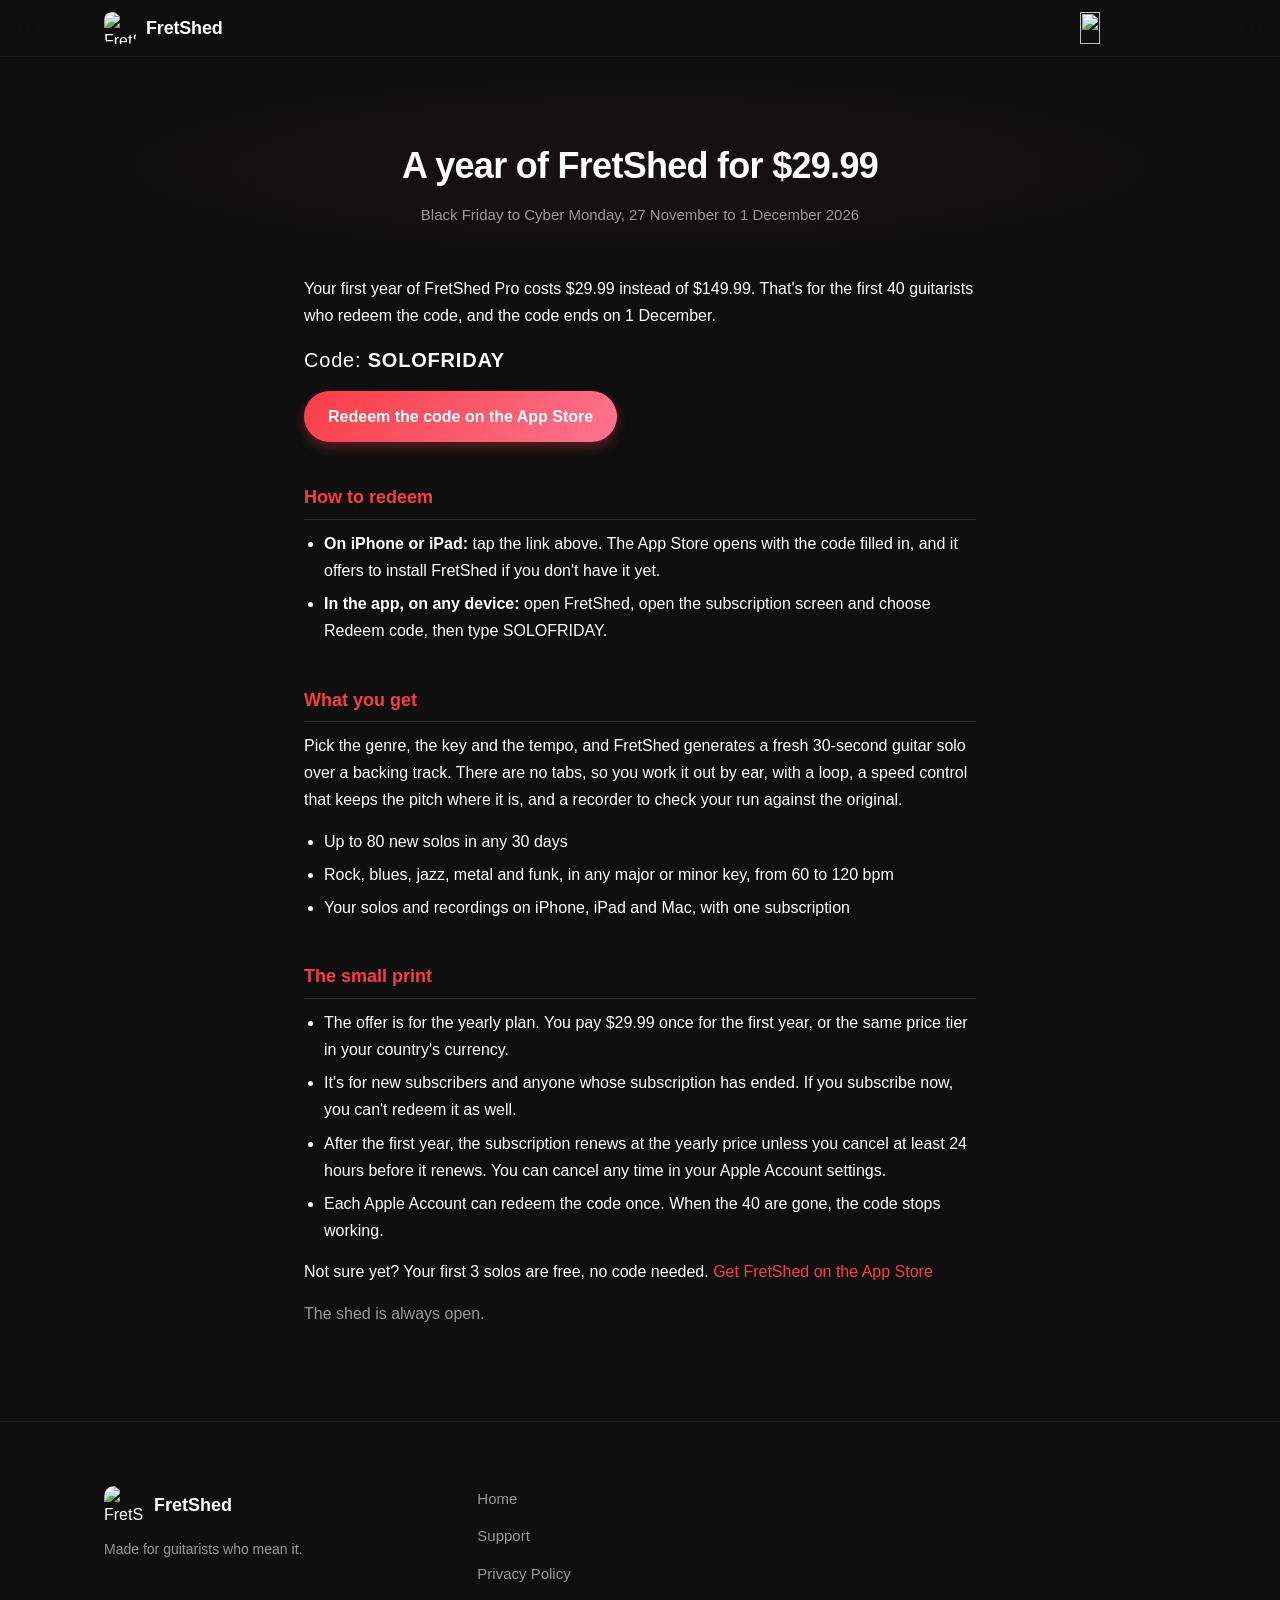
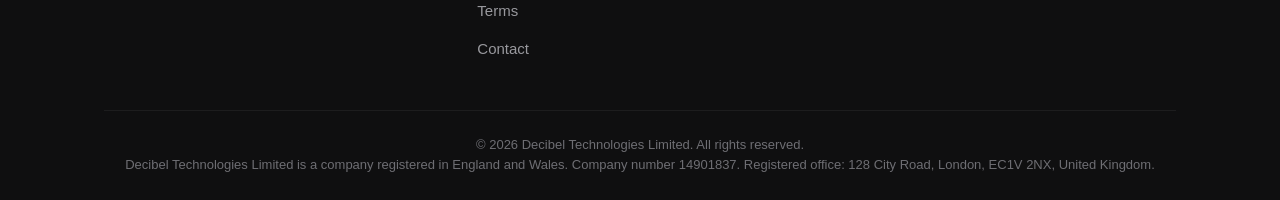
==== black-friday.html @ cb36bd63 "Black Friday 2026: offer page and date-gated homepage banner Co-Authored-By: Claude Opus 5.5 <norepl" ====
<!DOCTYPE html>
<html lang="en">
<head>
  <meta charset="UTF-8">
  <meta name="viewport" content="width=device-width, initial-scale=1.0">
  <title>Black Friday: a year of FretShed for $29.99</title>
  <meta name="description" content="Black Friday to Cyber Monday: your first year of FretShed Pro for $29.99 instead of $149.99. For the first 40 guitarists who redeem code SOLOFRIDAY.">
  <meta name="robots" content="noindex">
  <link rel="canonical" href="https://fretshed.dcbl.app/black-friday.html">

  <!-- Open Graph -->
  <meta property="og:type" content="website">
  <meta property="og:site_name" content="FretShed">
  <meta property="og:url" content="https://fretshed.dcbl.app/black-friday.html">
  <meta property="og:title" content="A year of FretShed for $29.99">
  <meta property="og:description" content="Black Friday to Cyber Monday: your first year of FretShed Pro for $29.99 instead of $149.99. For the first 40 guitarists who redeem code SOLOFRIDAY.">
  <meta property="og:image" content="https://fretshed.dcbl.app/assets/icon.png">

  <!-- Twitter Card -->
  <meta name="twitter:card" content="summary">
  <meta name="twitter:title" content="A year of FretShed for $29.99">
  <meta name="twitter:description" content="Black Friday to Cyber Monday: your first year of FretShed Pro for $29.99 instead of $149.99. For the first 40 guitarists who redeem code SOLOFRIDAY.">
  <meta name="twitter:image" content="https://fretshed.dcbl.app/assets/icon.png">

  <link rel="icon" href="assets/icon.png" type="image/png">
  <link rel="stylesheet" href="assets/styles.css">
</head>
<body>

  <!-- Nav -->
  <nav class="site-nav" aria-label="Main navigation">
    <div class="container">
      <a href="./" class="nav-brand">
        <img src="assets/icon.png" alt="FretShed app icon" width="32" height="32">
        <span>FretShed</span>
      </a>
      <a href="https://apps.apple.com/us/app/fretshed/id6759403787" class="nav-badge" aria-label="Download FretShed on the App Store" rel="noopener noreferrer" target="_blank">
        <img src="assets/Download_on_App_Store/White_lockup/SVG/Download_on_the_App_Store_Badge_US-UK_RGB_wht_092917.svg" alt="" width="120" height="40">
      </a>
    </div>
  </nav>

  <main>

    <article>
      <header class="page-header">
        <div class="container">
          <h1>A year of FretShed for $29.99</h1>
          <p>Black Friday to Cyber Monday, 27 November to 1 December 2026</p>
        </div>
      </header>

      <div class="legal-content">

        <p>Your first year of FretShed Pro costs $29.99 instead of $149.99. That's for the first 40 guitarists who redeem the code, and the code ends on 1 December.</p>

        <p class="bf-code">Code: <strong>SOLOFRIDAY</strong></p>

        <p><a class="bf-redeem" href="https://apps.apple.com/redeem?ctx=offercodes&amp;id=6759403787&amp;code=SOLOFRIDAY" rel="noopener noreferrer" target="_blank">Redeem the code on the App Store</a></p>

        <h2 id="how-to-redeem">How to redeem</h2>
        <ul>
          <li><strong>On iPhone or iPad:</strong> tap the link above. The App Store opens with the code filled in, and it offers to install FretShed if you don't have it yet.</li>
          <li><strong>In the app, on any device:</strong> open FretShed, open the subscription screen and choose Redeem code, then type SOLOFRIDAY.</li>
        </ul>

        <h2 id="what-you-get">What you get</h2>
        <p>Pick the genre, the key and the tempo, and FretShed generates a fresh 30-second guitar solo over a backing track. There are no tabs, so you work it out by ear, with a loop, a speed control that keeps the pitch where it is, and a recorder to check your run against the original.</p>
        <ul>
          <li>Up to 80 new solos in any 30 days</li>
          <li>Rock, blues, jazz, metal and funk, in any major or minor key, from 60 to 120 bpm</li>
          <li>Your solos and recordings on iPhone, iPad and Mac, with one subscription</li>
        </ul>

        <h2 id="the-small-print">The small print</h2>
        <ul>
          <li>The offer is for the yearly plan. You pay $29.99 once for the first year, or the same price tier in your country's currency.</li>
          <li>It's for new subscribers and anyone whose subscription has ended. If you subscribe now, you can't redeem it as well.</li>
          <li>After the first year, the subscription renews at the yearly price unless you cancel at least 24 hours before it renews. You can cancel any time in your Apple Account settings.</li>
          <li>Each Apple Account can redeem the code once. When the 40 are gone, the code stops working.</li>
        </ul>

        <p>Not sure yet? Your first 3 solos are free, no code needed. <a href="https://apps.apple.com/us/app/fretshed/id6759403787" rel="noopener noreferrer" target="_blank">Get FretShed on the App Store</a></p>

        <p class="text-secondary">The shed is always open.</p>

      </div>
    </article>

  </main>

  <!-- Footer -->
  <footer class="site-footer">
    <div class="container">
      <div class="footer-grid">
        <div>
          <div class="footer-brand">
            <img src="assets/icon.png" alt="FretShed app icon" width="40" height="40">
            <span>FretShed</span>
          </div>
          <p class="footer-tagline">Made for guitarists who mean it.</p>
        </div>
        <div>
          <ul class="footer-links">
            <li><a href="./">Home</a></li>
            <li><a href="support.html">Support</a></li>
            <li><a href="privacy.html">Privacy Policy</a></li>
            <li><a href="terms.html">Terms</a></li>
            <li><a href="mailto:support@dcbl.app">Contact</a></li>
          </ul>
        </div>
      </div>
      <div class="footer-bottom">
        <p>&copy; 2026 Decibel Technologies Limited. All rights reserved.</p>
        <p>Decibel Technologies Limited is a company registered in England and Wales. Company number 14901837. Registered office: 128 City Road, London, EC1V 2NX, United Kingdom.</p>
      </div>
    </div>
  </footer>

</body>
</html>
---- assets/styles.css ----
/* ============================================
   FretShed – Landing Page Styles
   ============================================ */

/* --- Custom Properties --- */
:root {
  --color-bg-primary: #0F0F10;
  --color-bg-elevated: #1C1C1E;
  --color-bg-secondary: #2C2C2E;
  --color-text-primary: #FFFFFF;
  --color-text-secondary: #98989D;
  --color-text-tertiary: #6E6E73;
  --color-accent-primary: #FC3C44;
  --color-accent-secondary: #FA586A;
  --color-accent-pressed: #D60017;
  --color-accent-light: #FF758F;
  --gradient-primary: linear-gradient(135deg, #FC3C44 0%, #FA586A 50%, #FF758F 100%);
  --radius-sm: 8px;
  --radius-card: 20px;
  --radius-pill: 999px;
  --shadow-card: 0 5px 10px rgba(0, 0, 0, 0.2);
  --shadow-accent: 0 6px 12px rgba(252, 60, 68, 0.3);
  --font-stack: -apple-system, BlinkMacSystemFont, "SF Pro Display", "SF Pro Text", sans-serif;
}

/* --- Reset & Base --- */
*,
*::before,
*::after {
  margin: 0;
  padding: 0;
  box-sizing: border-box;
}

html {
  scroll-behavior: smooth;
}

body {
  font-family: var(--font-stack);
  font-weight: 400;
  background: var(--color-bg-primary);
  color: var(--color-text-primary);
  line-height: 1.6;
  -webkit-font-smoothing: antialiased;
  -moz-osx-font-smoothing: grayscale;
}

img {
  display: block;
  max-width: 100%;
}

a {
  color: inherit;
  text-decoration: none;
}

/* --- Focus Styles --- */
a:focus-visible,
button:focus-visible {
  outline: 2px solid var(--color-accent-primary);
  outline-offset: 2px;
}

/* --- Utility --- */
.container {
  width: 100%;
  max-width: 1120px;
  margin: 0 auto;
  padding: 0 24px;
}

.section-heading {
  font-size: 2rem;
  font-weight: 700;
  text-align: center;
  margin-bottom: 48px;
}

/* --- Nav --- */
.site-nav {
  position: sticky;
  top: 0;
  z-index: 100;
  backdrop-filter: blur(20px);
  -webkit-backdrop-filter: blur(20px);
  background: rgba(15, 15, 16, 0.8);
  border-bottom: 1px solid rgba(255, 255, 255, 0.06);
}

.site-nav .container {
  display: flex;
  align-items: center;
  justify-content: space-between;
  height: 56px;
}

.nav-brand {
  display: flex;
  align-items: center;
  gap: 10px;
}

.nav-brand img {
  width: 32px;
  height: 32px;
  border-radius: 8px;
}

.nav-brand span {
  font-size: 1.125rem;
  font-weight: 700;
  letter-spacing: -0.01em;
}

.nav-badge img {
  height: 32px;
  width: auto;
}

/* --- Hero --- */
.hero {
  min-height: 100vh;
  display: flex;
  align-items: center;
  justify-content: center;
  text-align: center;
  padding: 96px 24px 80px;
  background: radial-gradient(ellipse at center, rgba(252, 60, 68, 0.05) 0%, transparent 70%);
}

.hero-inner {
  max-width: 700px;
}

.hero-icon {
  width: 120px;
  height: 120px;
  border-radius: 28px;
  box-shadow: 0 0 40px rgba(252, 60, 68, 0.4);
  margin: 0 auto 40px;
}

.hero-eyebrow {
  font-size: 0.8125rem;
  font-weight: 600;
  text-transform: uppercase;
  letter-spacing: 0.1em;
  color: var(--color-accent-primary);
  margin-bottom: 16px;
}

.hero h1 {
  font-size: 3rem;
  font-weight: 700;
  line-height: 1.15;
  letter-spacing: -0.02em;
  margin-bottom: 24px;
}

.hero-sub {
  max-width: 600px;
  margin: 0 auto 32px;
  font-size: 1.125rem;
  line-height: 1.7;
  color: var(--color-text-secondary);
}

.hero-app-store-badge {
  display: inline-block;
}

.hero-pricing-note {
  margin-top: 16px;
  font-size: 0.875rem;
  color: var(--color-text-tertiary);
}

/* --- Problem --- */
.problem {
  padding: 96px 0;
}

.problem-grid {
  display: grid;
  grid-template-columns: repeat(3, 1fr);
  gap: 24px;
}

.problem-card {
  background: var(--color-bg-elevated);
  border-radius: var(--radius-card);
  padding: 32px 24px;
  box-shadow: var(--shadow-card);
}

.problem-card h3 {
  font-size: 1.125rem;
  font-weight: 600;
  margin-bottom: 12px;
}

.problem-card p {
  font-size: 0.9375rem;
  color: var(--color-text-secondary);
  line-height: 1.65;
}

/* --- How It Works --- */
.how-it-works {
  padding: 96px 0;
}

.steps {
  display: flex;
  align-items: flex-start;
  gap: 0;
  position: relative;
  margin-top: 8px;
}

.step {
  flex: 1;
  text-align: center;
  padding: 0 16px;
  position: relative;
}

.step-number {
  width: 48px;
  height: 48px;
  border-radius: 50%;
  background: var(--gradient-primary);
  color: #fff;
  font-size: 1.25rem;
  font-weight: 700;
  display: inline-flex;
  align-items: center;
  justify-content: center;
  margin-bottom: 16px;
  position: relative;
  z-index: 2;
}

.step h3 {
  font-size: 1rem;
  font-weight: 600;
  margin-bottom: 8px;
}

.step p {
  font-size: 0.875rem;
  color: var(--color-text-secondary);
  line-height: 1.6;
}

/* Dashed connector line */
.steps::before {
  content: "";
  position: absolute;
  top: 24px;
  left: calc(12.5% + 24px);
  right: calc(12.5% + 24px);
  height: 2px;
  border-top: 2px dashed var(--color-accent-primary);
  z-index: 1;
}

/* --- Features --- */
.features {
  padding: 96px 0;
}

.features-grid {
  display: grid;
  grid-template-columns: repeat(2, 1fr);
  gap: 24px;
}

.feature-card {
  background: var(--color-bg-elevated);
  border-radius: var(--radius-card);
  padding: 24px;
  border-left: 3px solid var(--color-accent-primary);
  box-shadow: var(--shadow-card);
}

.feature-card .card-icon {
  width: 28px;
  height: 28px;
  margin-bottom: 12px;
  filter: invert(35%) sepia(85%) saturate(600%) hue-rotate(320deg) brightness(105%);
}

.feature-card h3 {
  font-size: 1rem;
  font-weight: 600;
  margin-bottom: 8px;
}

.feature-card p {
  font-size: 0.9375rem;
  color: var(--color-text-secondary);
  line-height: 1.6;
}

/* --- Philosophy --- */
.philosophy {
  padding: 96px 0;
  background: var(--color-bg-elevated);
  text-align: center;
}

.philosophy-inner {
  max-width: 700px;
  margin: 0 auto;
}

.philosophy blockquote {
  font-size: 1.75rem;
  font-weight: 600;
  font-style: italic;
  line-height: 1.45;
  margin-bottom: 32px;
  color: var(--color-text-primary);
}

.philosophy .body-text {
  font-size: 1.0625rem;
  color: var(--color-text-secondary);
  line-height: 1.7;
  max-width: 620px;
  margin: 0 auto;
}

/* --- Pricing --- */
.pricing {
  padding: 96px 0;
}

.pricing-tiers {
  display: flex;
  justify-content: center;
  gap: 24px;
  margin-bottom: 48px;
}

.pricing-card {
  flex: 1;
  max-width: 320px;
  background: var(--color-bg-elevated);
  border: 1px solid var(--color-bg-secondary);
  border-radius: var(--radius-card);
  padding: 40px 32px;
  text-align: center;
  box-shadow: var(--shadow-card);
  position: relative;
}

.pricing-card--highlighted {
  border-color: var(--color-accent-primary);
  box-shadow: var(--shadow-card), var(--shadow-accent);
}

.pricing-save-badge {
  display: inline-block;
  padding: 4px 14px;
  background: var(--gradient-primary);
  color: var(--color-text-primary);
  font-size: 0.75rem;
  font-weight: 700;
  border-radius: var(--radius-pill);
  margin-bottom: 12px;
}

.pricing-card .pricing-name {
  font-size: 1.375rem;
  font-weight: 700;
  margin-bottom: 16px;
}

.pricing-card .pricing-amount {
  font-size: 2.5rem;
  font-weight: 700;
  margin-bottom: 4px;
}

.pricing-card .pricing-period {
  font-size: 0.9375rem;
  color: var(--color-text-tertiary);
  margin-bottom: 8px;
}

.pricing-card .pricing-billing {
  font-size: 0.8125rem;
  color: var(--color-text-tertiary);
}

.pricing-checklist {
  list-style: none;
  text-align: left;
  margin-bottom: 32px;
}

.pricing-checklist--shared {
  max-width: 360px;
  margin: 0 auto 40px;
}

.pricing-checklist li {
  padding: 6px 0;
  font-size: 0.9375rem;
  color: var(--color-text-secondary);
  display: flex;
  align-items: center;
  gap: 10px;
}

.pricing-checklist li::before {
  content: "\2713";
  color: var(--color-accent-primary);
  font-weight: 700;
  flex-shrink: 0;
}

.pricing-cta {
  text-align: center;
}

.pricing-app-store-badge {
  display: inline-block;
}

.pricing-note {
  margin-top: 16px;
  font-size: 0.875rem;
  color: var(--color-text-tertiary);
}

/* --- Footer --- */
.site-footer {
  padding: 64px 0 0;
  border-top: 1px solid rgba(255, 255, 255, 0.06);
}

.footer-grid {
  display: grid;
  grid-template-columns: 1fr 1fr 1fr;
  gap: 48px;
  padding-bottom: 48px;
}

.footer-brand {
  display: flex;
  align-items: center;
  gap: 10px;
  margin-bottom: 12px;
}

.footer-brand img {
  width: 40px;
  height: 40px;
  border-radius: 10px;
}

.footer-brand span {
  font-size: 1.125rem;
  font-weight: 700;
}

.footer-tagline {
  font-size: 0.875rem;
  color: var(--color-text-secondary);
}

.footer-links {
  list-style: none;
  display: flex;
  flex-direction: column;
  gap: 12px;
}

.footer-links a {
  font-size: 0.9375rem;
  color: var(--color-text-secondary);
  transition: color 0.15s;
}

.footer-links a:hover {
  color: var(--color-text-primary);
}

.footer-download {
  display: flex;
  flex-direction: column;
  align-items: flex-start;
  gap: 4px;
}

.footer-download img {
  height: 40px;
  width: auto;
}

.footer-download .platform-note {
  font-size: 0.8125rem;
  color: var(--color-text-tertiary);
}

.footer-partner {
  border-top: 1px solid rgba(255, 255, 255, 0.06);
  padding: 28px 0;
  display: flex;
  justify-content: center;
}

.footer-partner img {
  width: 250px;
  height: auto;
}

.footer-bottom {
  border-top: 1px solid rgba(255, 255, 255, 0.06);
  padding: 24px 0;
  text-align: center;
  font-size: 0.8125rem;
  color: var(--color-text-tertiary);
}

/* --- Animations --- */
@media (prefers-reduced-motion: no-preference) {
  .fade-in {
    opacity: 0;
    transform: translateY(20px);
    transition: opacity 0.6s ease, transform 0.6s ease;
  }

  .fade-in.visible {
    opacity: 1;
    transform: translateY(0);
  }
}

@media (prefers-reduced-motion: reduce) {
  .fade-in {
    opacity: 1;
    transform: none;
  }
}

/* --- Nav Links --- */
.nav-links {
  display: flex;
  align-items: center;
  gap: 20px;
  margin-left: auto;
  margin-right: 24px;
}

.nav-links a {
  font-size: 0.8125rem;
  font-weight: 500;
  color: var(--color-text-tertiary);
  transition: color 0.15s;
}

.nav-links a:hover {
  color: var(--color-text-primary);
}

.nav-links a.active {
  color: var(--color-text-secondary);
}

/* --- Page Header (legal/support pages) --- */
.page-header {
  text-align: center;
  padding: 80px 24px 48px;
  background: radial-gradient(ellipse at center, rgba(252, 60, 68, 0.03) 0%, transparent 70%);
}

.page-header h1 {
  font-size: 2.25rem;
  font-weight: 700;
  letter-spacing: -0.02em;
  margin-bottom: 8px;
}

.page-header p {
  font-size: 0.9375rem;
  color: var(--color-text-secondary);
}

/* --- Legal Content --- */
.legal-content {
  max-width: 720px;
  margin: 0 auto;
  padding: 0 24px 80px;
  line-height: 1.7;
}

.legal-content h2[id] {
  scroll-margin-top: 80px;
}

.legal-content h2 {
  font-size: 1.125rem;
  font-weight: 600;
  color: var(--color-accent-primary);
  margin-top: 40px;
  margin-bottom: 10px;
  padding-bottom: 6px;
  border-bottom: 1px solid var(--color-bg-secondary);
}

.legal-content p {
  margin-bottom: 14px;
  font-size: 1rem;
  color: var(--color-text-primary);
}

.legal-content .text-secondary {
  color: var(--color-text-secondary);
}

.legal-content ul {
  margin: 10px 0 14px 20px;
}

.legal-content ul li {
  margin-bottom: 6px;
  color: var(--color-text-primary);
}

.legal-content ol {
  margin: 10px 0 14px 24px;
}

.legal-content ol li {
  margin-bottom: 10px;
  color: var(--color-text-primary);
}

.legal-content a {
  color: var(--color-accent-primary);
}

.legal-content a:hover {
  text-decoration: underline;
}

/* FAQ items (support page) */
.faq-item h3 {
  font-size: 1rem;
  font-weight: 600;
  color: var(--color-text-primary);
  margin-top: 24px;
  margin-bottom: 8px;
}

/* Contact box */
.contact-box {
  background: var(--color-bg-elevated);
  border-radius: 12px;
  padding: 24px;
  margin-top: 16px;
}

.contact-box p {
  margin-bottom: 8px;
}

/* Helpful links */
.helpful-links {
  margin-top: 12px;
}

.helpful-links p {
  margin-bottom: 4px;
}

/* --- Responsive --- */
@media (max-width: 768px) {
  .section-heading {
    font-size: 1.5rem;
    margin-bottom: 32px;
  }

  /* Nav */
  .nav-links {
    display: none;
  }

  .nav-badge img {
    height: 28px;
  }

  /* Page header */
  .page-header {
    padding: 64px 24px 32px;
  }

  .page-header h1 {
    font-size: 1.75rem;
  }

  /* Hero */
  .hero {
    min-height: auto;
    padding: 80px 24px 64px;
  }

  .hero-icon {
    width: 80px;
    height: 80px;
    border-radius: 20px;
    margin-bottom: 32px;
  }

  .hero h1 {
    font-size: 2rem;
  }

  .hero-sub {
    font-size: 1rem;
  }

  /* Problem */
  .problem {
    padding: 64px 0;
  }

  .problem-grid {
    grid-template-columns: 1fr;
  }

  /* How It Works */
  .how-it-works {
    padding: 64px 0;
  }

  .steps {
    flex-direction: column;
    gap: 32px;
  }

  .steps::before {
    display: none;
  }

  .step {
    text-align: left;
    display: flex;
    gap: 16px;
    padding: 0;
  }

  .step-number {
    flex-shrink: 0;
    margin-bottom: 0;
  }

  .step-text {
    text-align: left;
  }

  /* Features */
  .features {
    padding: 64px 0;
  }

  .features-grid {
    grid-template-columns: 1fr;
  }

  /* Philosophy */
  .philosophy {
    padding: 64px 0;
  }

  .philosophy blockquote {
    font-size: 1.375rem;
  }

  /* Pricing */
  .pricing {
    padding: 64px 0;
  }

  .pricing-tiers {
    flex-direction: column;
    align-items: center;
  }

  .pricing-card {
    max-width: 100%;
    width: 100%;
    padding: 32px 24px;
  }

  /* Footer */
  .footer-grid {
    grid-template-columns: 1fr;
    gap: 32px;
  }
}

/* --- Black Friday 2026 (remove after 2 Dec 2026) --- */
.bf-banner {
  background: var(--gradient-primary);
  text-align: center;
  font-size: 0.9375rem;
  font-weight: 600;
  padding: 10px 0;
}

.bf-banner[hidden] {
  display: none;
}

.bf-banner a {
  color: var(--color-text-primary);
}

.bf-banner-cta {
  text-decoration: underline;
  white-space: nowrap;
}

.legal-content .bf-code {
  font-size: 1.25rem;
  letter-spacing: 0.04em;
}

.legal-content .bf-redeem {
  display: inline-block;
  background: var(--gradient-primary);
  color: var(--color-text-primary);
  font-weight: 600;
  padding: 12px 24px;
  border-radius: var(--radius-pill);
  box-shadow: var(--shadow-accent);
}
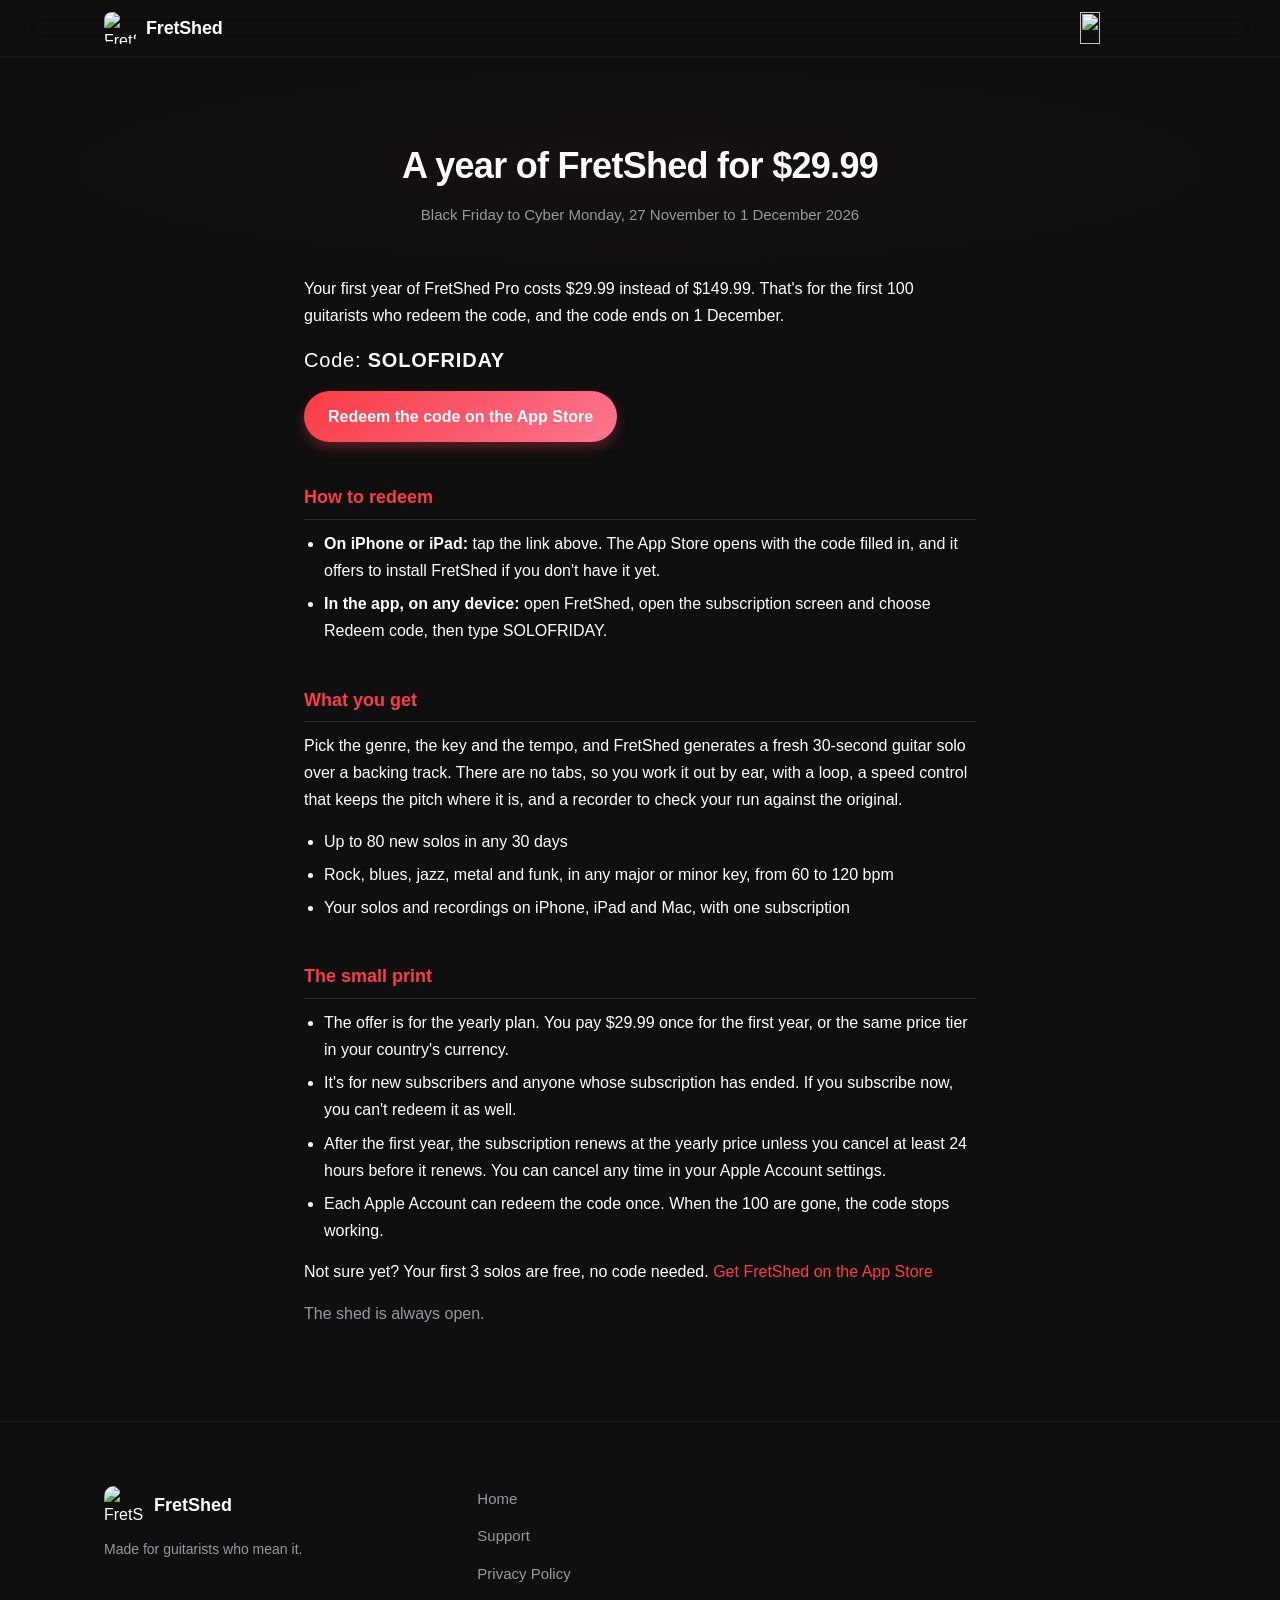
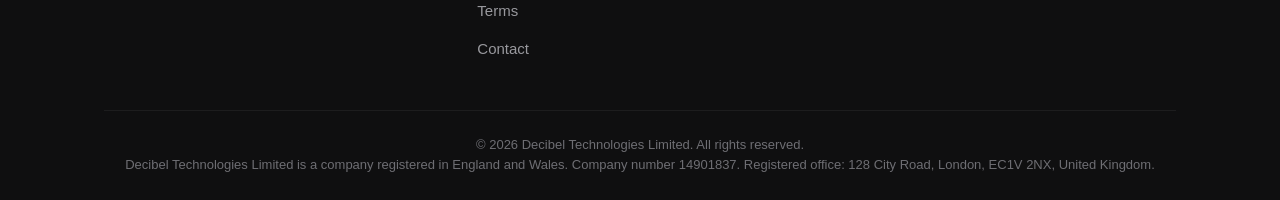
==== commit 21b2ab8a: "Black Friday: SOLOFRIDAY allows 100 redemptions Co-Authored-By: Claude Opus 5.5 <noreply@anthropic.c" ====
--- a/black-friday.html
+++ b/black-friday.html
@@ -4,7 +4,7 @@
   <meta charset="UTF-8">
   <meta name="viewport" content="width=device-width, initial-scale=1.0">
   <title>Black Friday: a year of FretShed for $29.99</title>
-  <meta name="description" content="Black Friday to Cyber Monday: your first year of FretShed Pro for $29.99 instead of $149.99. For the first 40 guitarists who redeem code SOLOFRIDAY.">
+  <meta name="description" content="Black Friday to Cyber Monday: your first year of FretShed Pro for $29.99 instead of $149.99. For the first 100 guitarists who redeem code SOLOFRIDAY.">
   <meta name="robots" content="noindex">
   <link rel="canonical" href="https://fretshed.dcbl.app/black-friday.html">
 
@@ -13,13 +13,13 @@
   <meta property="og:site_name" content="FretShed">
   <meta property="og:url" content="https://fretshed.dcbl.app/black-friday.html">
   <meta property="og:title" content="A year of FretShed for $29.99">
-  <meta property="og:description" content="Black Friday to Cyber Monday: your first year of FretShed Pro for $29.99 instead of $149.99. For the first 40 guitarists who redeem code SOLOFRIDAY.">
+  <meta property="og:description" content="Black Friday to Cyber Monday: your first year of FretShed Pro for $29.99 instead of $149.99. For the first 100 guitarists who redeem code SOLOFRIDAY.">
   <meta property="og:image" content="https://fretshed.dcbl.app/assets/icon.png">
 
   <!-- Twitter Card -->
   <meta name="twitter:card" content="summary">
   <meta name="twitter:title" content="A year of FretShed for $29.99">
-  <meta name="twitter:description" content="Black Friday to Cyber Monday: your first year of FretShed Pro for $29.99 instead of $149.99. For the first 40 guitarists who redeem code SOLOFRIDAY.">
+  <meta name="twitter:description" content="Black Friday to Cyber Monday: your first year of FretShed Pro for $29.99 instead of $149.99. For the first 100 guitarists who redeem code SOLOFRIDAY.">
   <meta name="twitter:image" content="https://fretshed.dcbl.app/assets/icon.png">
 
   <link rel="icon" href="assets/icon.png" type="image/png">
@@ -52,7 +52,7 @@
 
       <div class="legal-content">
 
-        <p>Your first year of FretShed Pro costs $29.99 instead of $149.99. That's for the first 40 guitarists who redeem the code, and the code ends on 1 December.</p>
+        <p>Your first year of FretShed Pro costs $29.99 instead of $149.99. That's for the first 100 guitarists who redeem the code, and the code ends on 1 December.</p>
 
         <p class="bf-code">Code: <strong>SOLOFRIDAY</strong></p>
 
@@ -77,7 +77,7 @@
           <li>The offer is for the yearly plan. You pay $29.99 once for the first year, or the same price tier in your country's currency.</li>
           <li>It's for new subscribers and anyone whose subscription has ended. If you subscribe now, you can't redeem it as well.</li>
           <li>After the first year, the subscription renews at the yearly price unless you cancel at least 24 hours before it renews. You can cancel any time in your Apple Account settings.</li>
-          <li>Each Apple Account can redeem the code once. When the 40 are gone, the code stops working.</li>
+          <li>Each Apple Account can redeem the code once. When the 100 are gone, the code stops working.</li>
         </ul>
 
         <p>Not sure yet? Your first 3 solos are free, no code needed. <a href="https://apps.apple.com/us/app/fretshed/id6759403787" rel="noopener noreferrer" target="_blank">Get FretShed on the App Store</a></p>
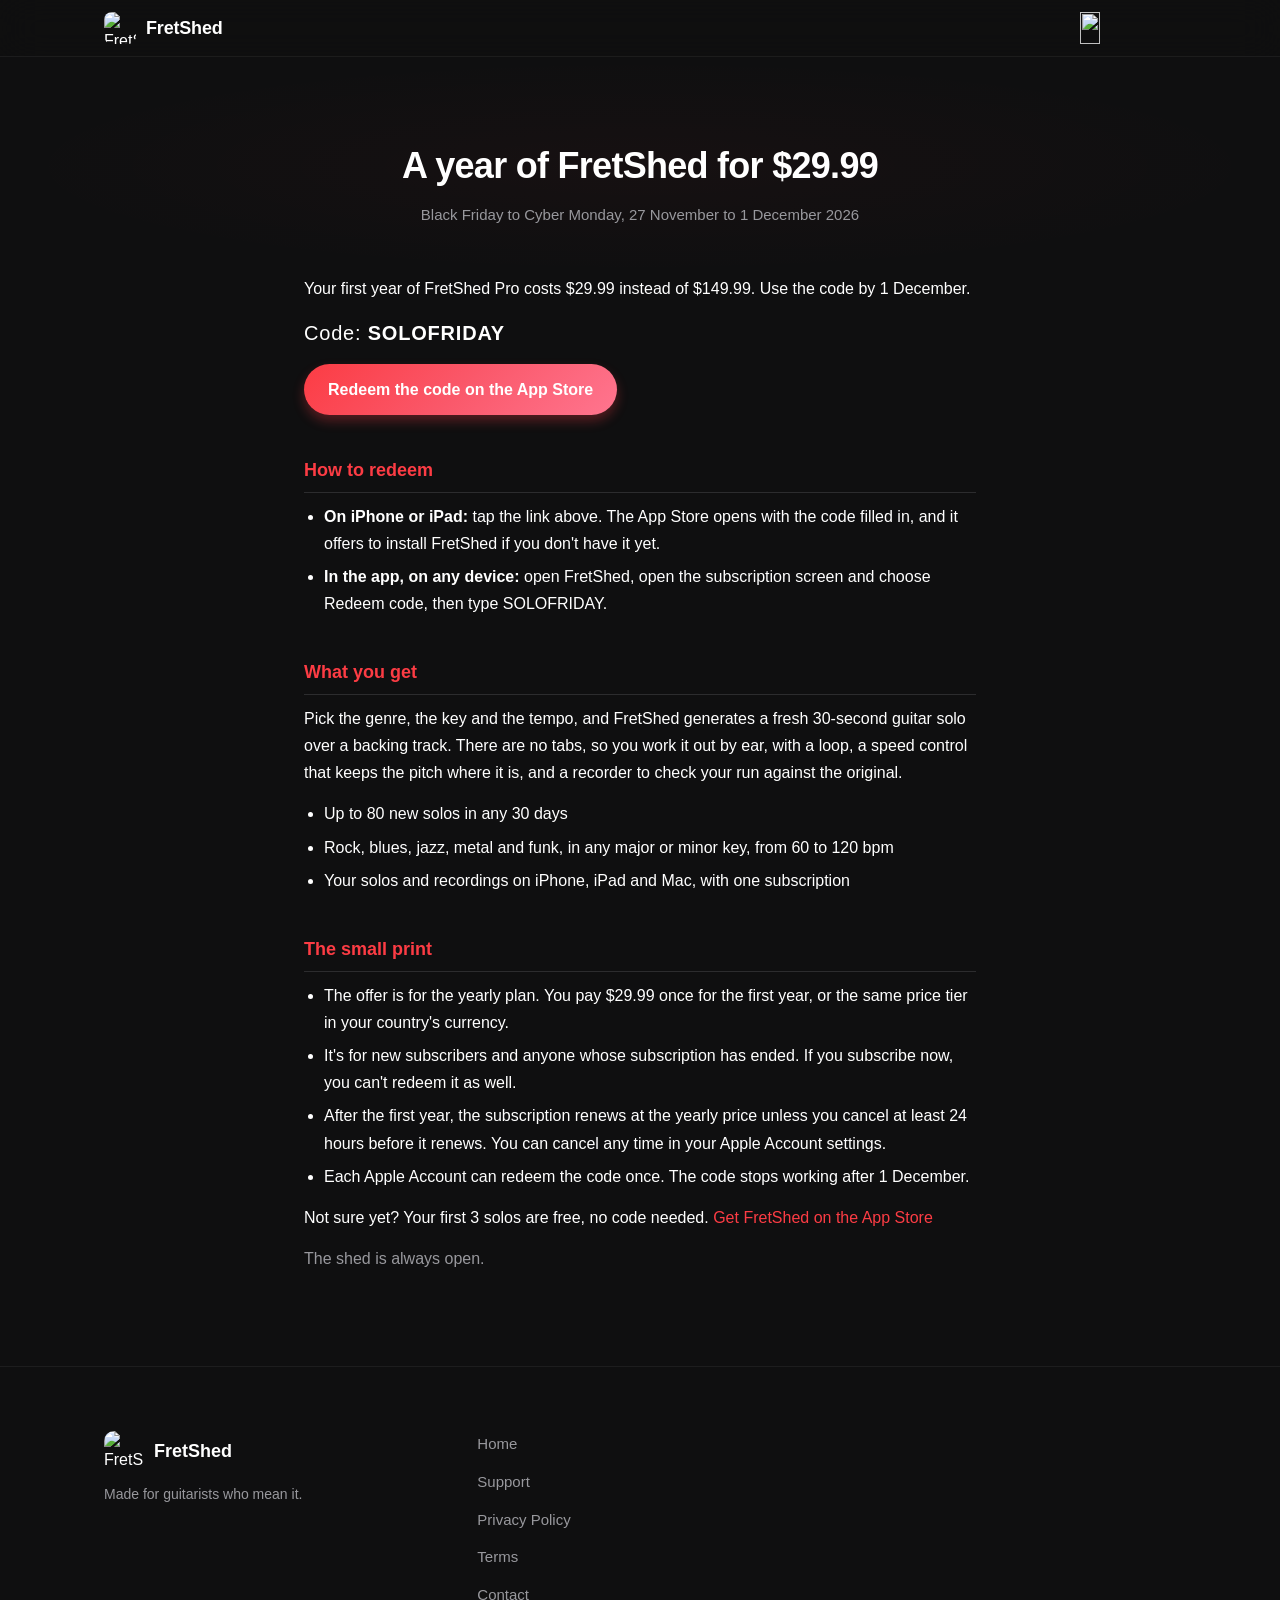
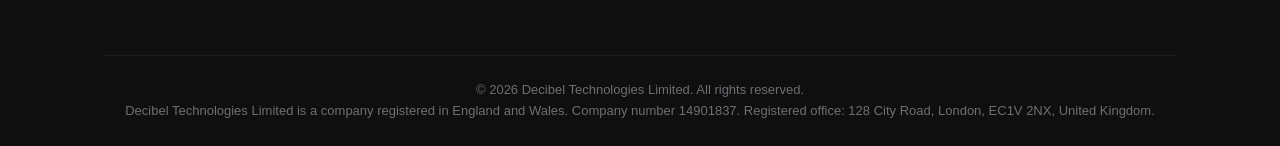
==== commit 5f875183: "Black Friday: the dates limit the offer, not a redemption count Apple's custom offer codes need at l" ====
--- a/black-friday.html
+++ b/black-friday.html
@@ -4,7 +4,7 @@
   <meta charset="UTF-8">
   <meta name="viewport" content="width=device-width, initial-scale=1.0">
   <title>Black Friday: a year of FretShed for $29.99</title>
-  <meta name="description" content="Black Friday to Cyber Monday: your first year of FretShed Pro for $29.99 instead of $149.99. For the first 100 guitarists who redeem code SOLOFRIDAY.">
+  <meta name="description" content="Black Friday to Cyber Monday: your first year of FretShed Pro for $29.99 instead of $149.99. With code SOLOFRIDAY, until 1 December.">
   <meta name="robots" content="noindex">
   <link rel="canonical" href="https://fretshed.dcbl.app/black-friday.html">
 
@@ -13,13 +13,13 @@
   <meta property="og:site_name" content="FretShed">
   <meta property="og:url" content="https://fretshed.dcbl.app/black-friday.html">
   <meta property="og:title" content="A year of FretShed for $29.99">
-  <meta property="og:description" content="Black Friday to Cyber Monday: your first year of FretShed Pro for $29.99 instead of $149.99. For the first 100 guitarists who redeem code SOLOFRIDAY.">
+  <meta property="og:description" content="Black Friday to Cyber Monday: your first year of FretShed Pro for $29.99 instead of $149.99. With code SOLOFRIDAY, until 1 December.">
   <meta property="og:image" content="https://fretshed.dcbl.app/assets/icon.png">
 
   <!-- Twitter Card -->
   <meta name="twitter:card" content="summary">
   <meta name="twitter:title" content="A year of FretShed for $29.99">
-  <meta name="twitter:description" content="Black Friday to Cyber Monday: your first year of FretShed Pro for $29.99 instead of $149.99. For the first 100 guitarists who redeem code SOLOFRIDAY.">
+  <meta name="twitter:description" content="Black Friday to Cyber Monday: your first year of FretShed Pro for $29.99 instead of $149.99. With code SOLOFRIDAY, until 1 December.">
   <meta name="twitter:image" content="https://fretshed.dcbl.app/assets/icon.png">
 
   <link rel="icon" href="assets/icon.png" type="image/png">
@@ -52,7 +52,7 @@
 
       <div class="legal-content">
 
-        <p>Your first year of FretShed Pro costs $29.99 instead of $149.99. That's for the first 100 guitarists who redeem the code, and the code ends on 1 December.</p>
+        <p>Your first year of FretShed Pro costs $29.99 instead of $149.99. Use the code by 1 December.</p>
 
         <p class="bf-code">Code: <strong>SOLOFRIDAY</strong></p>
 
@@ -77,7 +77,7 @@
           <li>The offer is for the yearly plan. You pay $29.99 once for the first year, or the same price tier in your country's currency.</li>
           <li>It's for new subscribers and anyone whose subscription has ended. If you subscribe now, you can't redeem it as well.</li>
           <li>After the first year, the subscription renews at the yearly price unless you cancel at least 24 hours before it renews. You can cancel any time in your Apple Account settings.</li>
-          <li>Each Apple Account can redeem the code once. When the 100 are gone, the code stops working.</li>
+          <li>Each Apple Account can redeem the code once. The code stops working after 1 December.</li>
         </ul>
 
         <p>Not sure yet? Your first 3 solos are free, no code needed. <a href="https://apps.apple.com/us/app/fretshed/id6759403787" rel="noopener noreferrer" target="_blank">Get FretShed on the App Store</a></p>
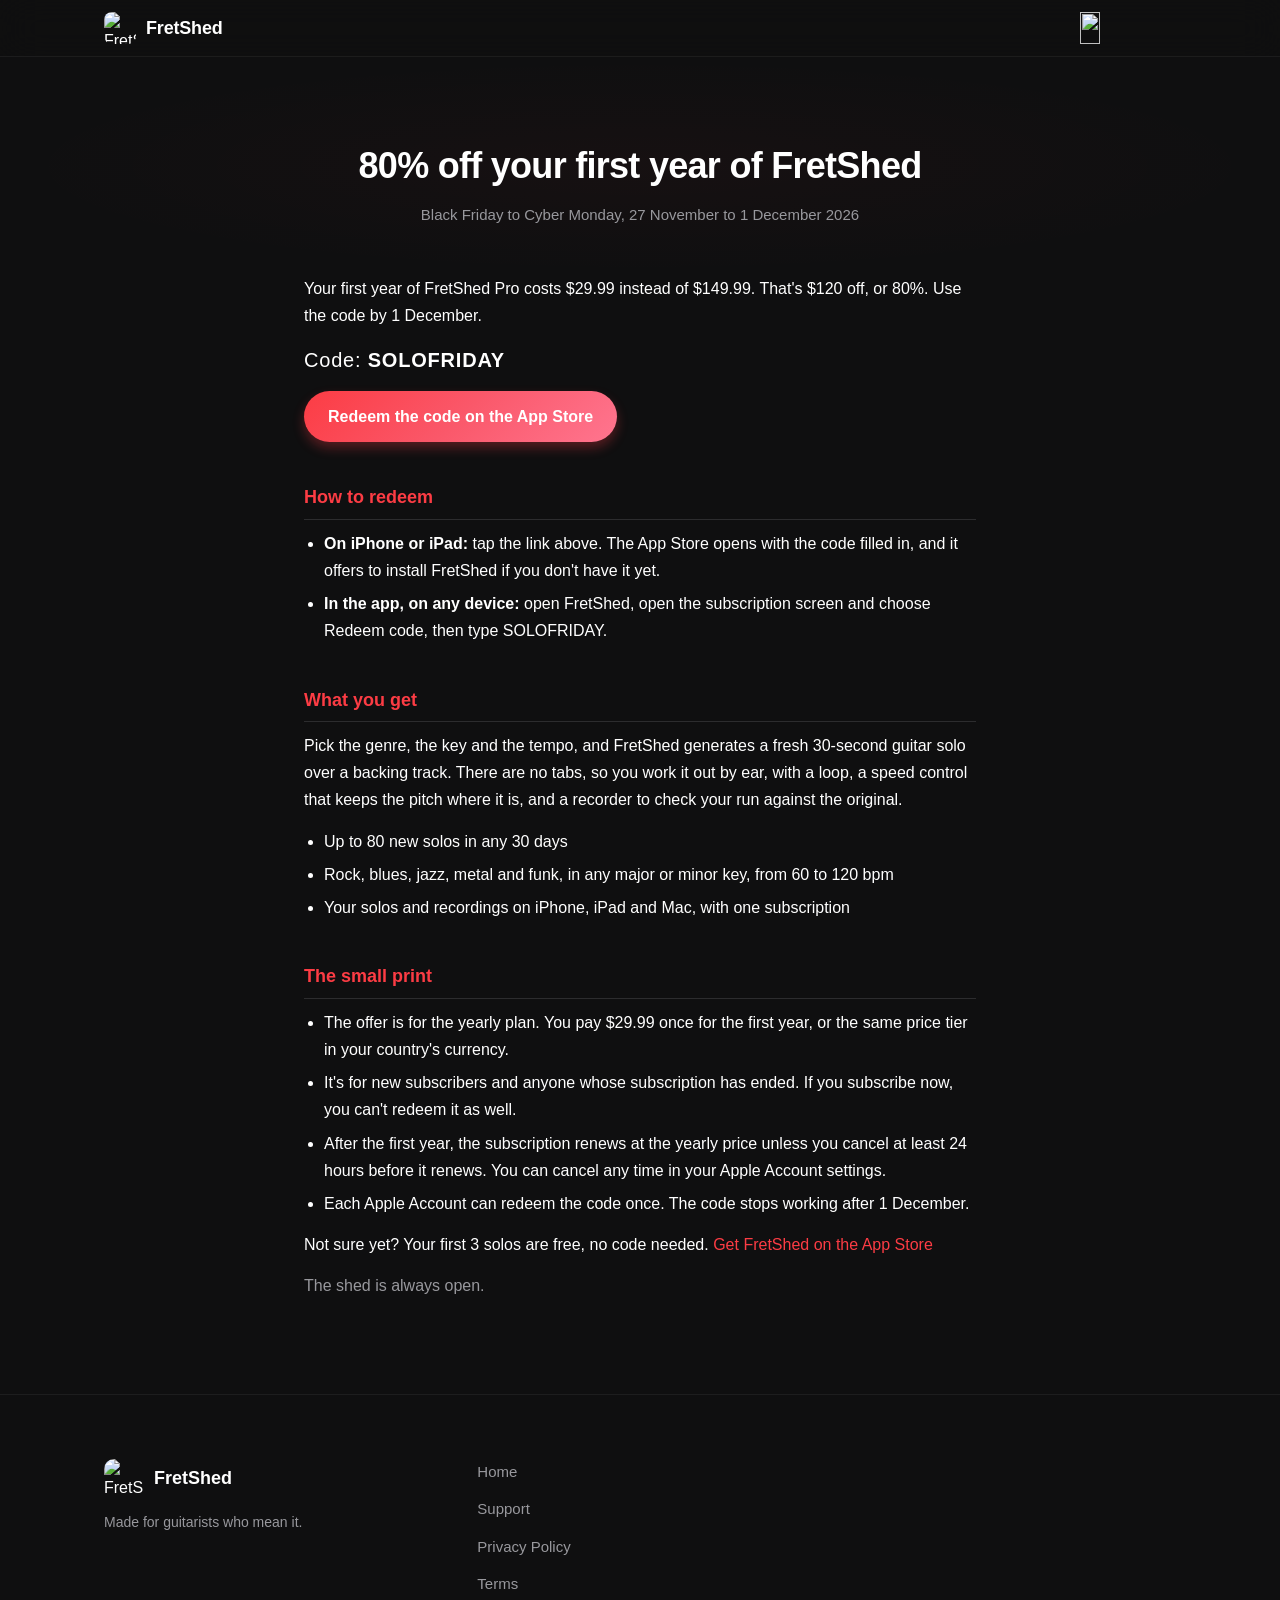
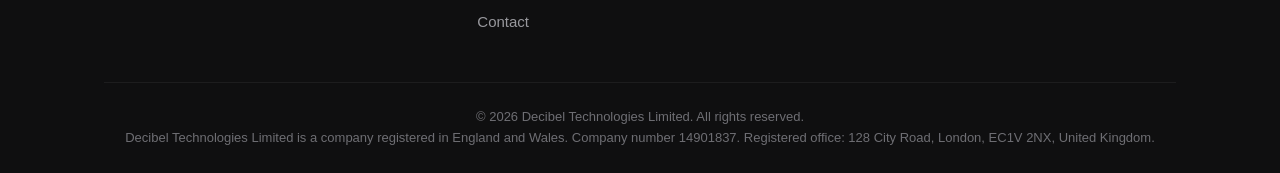
==== commit 57baa41a: "Black Friday: show the discount (80% off, $120 saved) Co-Authored-By: Claude Opus 5.5 <noreply@anthr" ====
--- a/black-friday.html
+++ b/black-friday.html
@@ -3,8 +3,8 @@
 <head>
   <meta charset="UTF-8">
   <meta name="viewport" content="width=device-width, initial-scale=1.0">
-  <title>Black Friday: a year of FretShed for $29.99</title>
-  <meta name="description" content="Black Friday to Cyber Monday: your first year of FretShed Pro for $29.99 instead of $149.99. With code SOLOFRIDAY, until 1 December.">
+  <title>Black Friday: 80% off a year of FretShed</title>
+  <meta name="description" content="Black Friday to Cyber Monday: 80% off your first year of FretShed Pro: $29.99 instead of $149.99. With code SOLOFRIDAY, until 1 December.">
   <meta name="robots" content="noindex">
   <link rel="canonical" href="https://fretshed.dcbl.app/black-friday.html">
 
@@ -12,14 +12,14 @@
   <meta property="og:type" content="website">
   <meta property="og:site_name" content="FretShed">
   <meta property="og:url" content="https://fretshed.dcbl.app/black-friday.html">
-  <meta property="og:title" content="A year of FretShed for $29.99">
-  <meta property="og:description" content="Black Friday to Cyber Monday: your first year of FretShed Pro for $29.99 instead of $149.99. With code SOLOFRIDAY, until 1 December.">
+  <meta property="og:title" content="80% off your first year of FretShed">
+  <meta property="og:description" content="Black Friday to Cyber Monday: 80% off your first year of FretShed Pro: $29.99 instead of $149.99. With code SOLOFRIDAY, until 1 December.">
   <meta property="og:image" content="https://fretshed.dcbl.app/assets/icon.png">
 
   <!-- Twitter Card -->
   <meta name="twitter:card" content="summary">
-  <meta name="twitter:title" content="A year of FretShed for $29.99">
-  <meta name="twitter:description" content="Black Friday to Cyber Monday: your first year of FretShed Pro for $29.99 instead of $149.99. With code SOLOFRIDAY, until 1 December.">
+  <meta name="twitter:title" content="80% off your first year of FretShed">
+  <meta name="twitter:description" content="Black Friday to Cyber Monday: 80% off your first year of FretShed Pro: $29.99 instead of $149.99. With code SOLOFRIDAY, until 1 December.">
   <meta name="twitter:image" content="https://fretshed.dcbl.app/assets/icon.png">
 
   <link rel="icon" href="assets/icon.png" type="image/png">
@@ -45,14 +45,14 @@
     <article>
       <header class="page-header">
         <div class="container">
-          <h1>A year of FretShed for $29.99</h1>
+          <h1>80% off your first year of FretShed</h1>
           <p>Black Friday to Cyber Monday, 27 November to 1 December 2026</p>
         </div>
       </header>
 
       <div class="legal-content">
 
-        <p>Your first year of FretShed Pro costs $29.99 instead of $149.99. Use the code by 1 December.</p>
+        <p>Your first year of FretShed Pro costs $29.99 instead of $149.99. That's $120 off, or 80%. Use the code by 1 December.</p>
 
         <p class="bf-code">Code: <strong>SOLOFRIDAY</strong></p>
 
